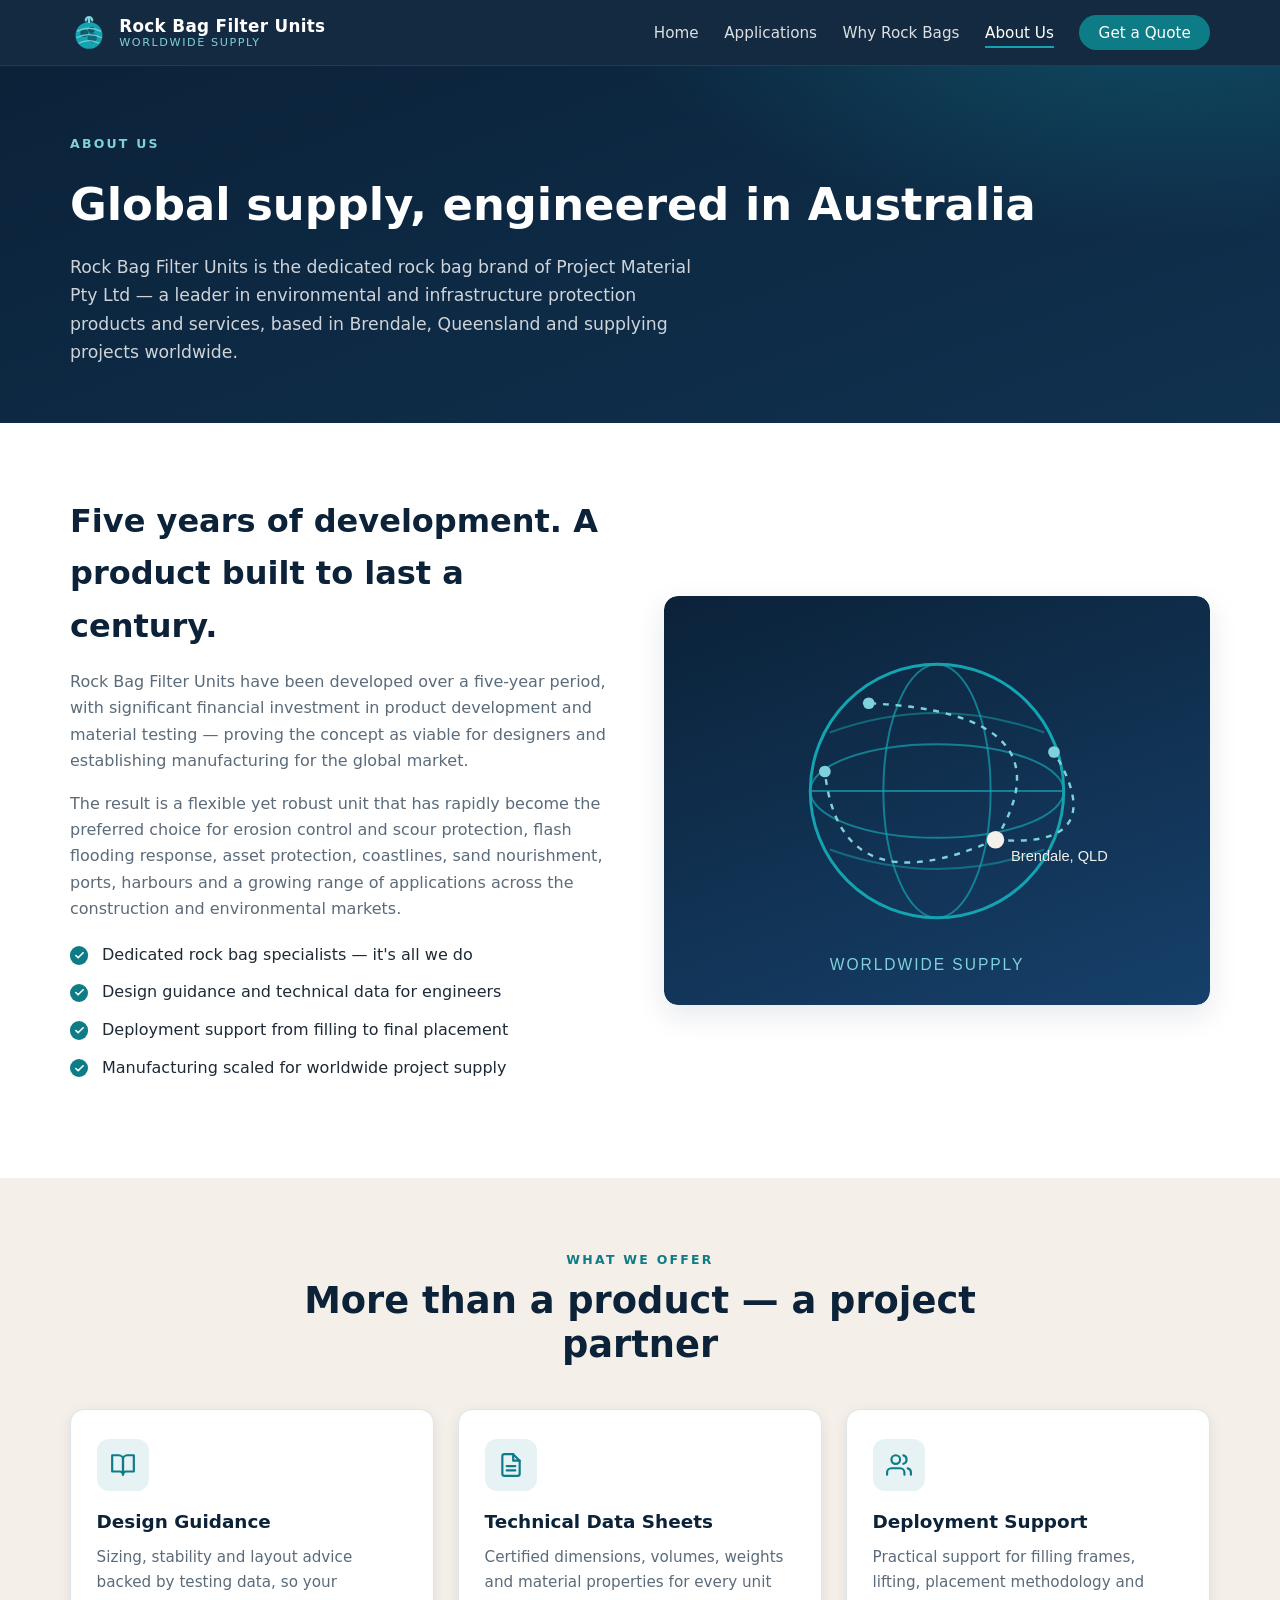
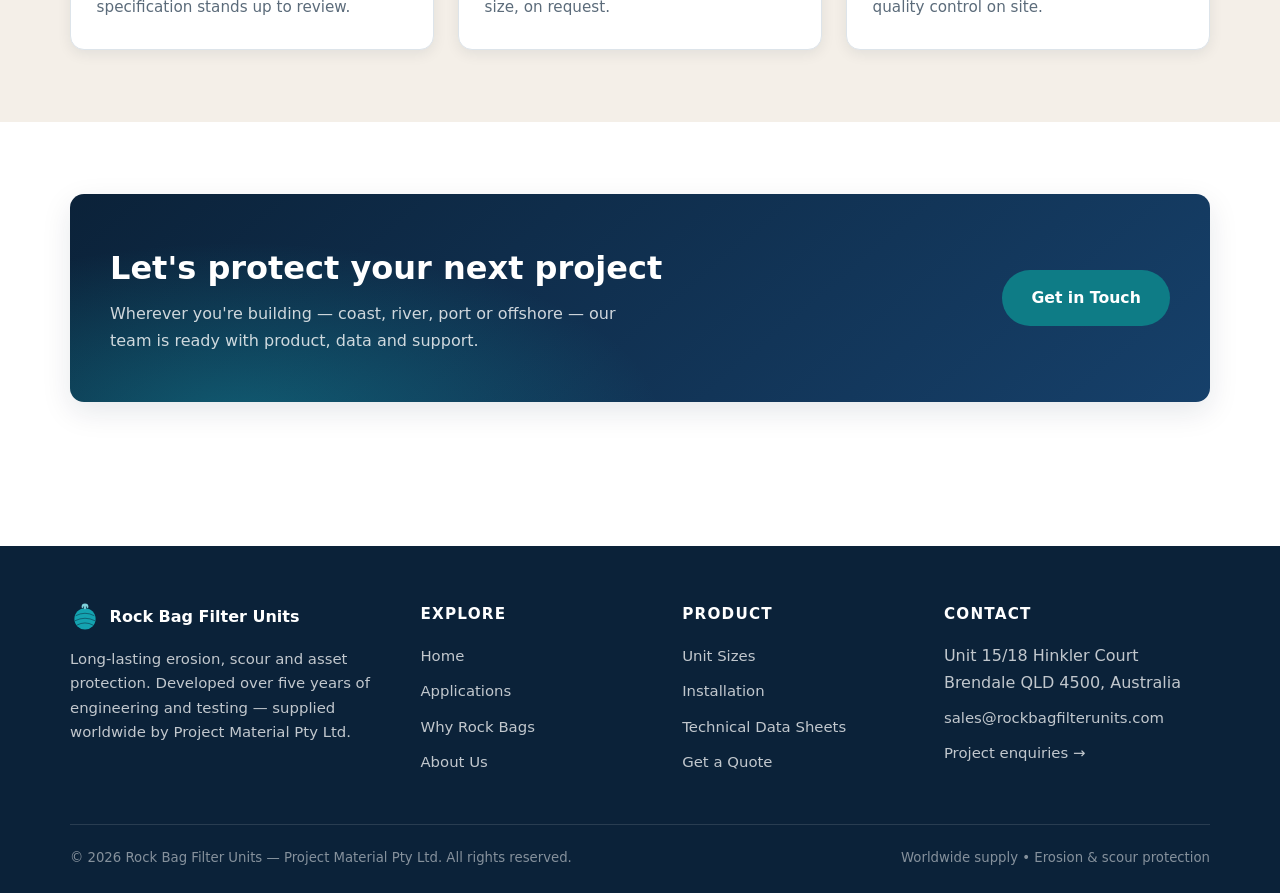
==== about.html @ bbfca5e5 "Rework rockbagfilterunits.com as a modern responsive static site Build a complete five-page website " ====
<!DOCTYPE html>
<html lang="en">
<head>
  <meta charset="UTF-8">
  <meta name="viewport" content="width=device-width, initial-scale=1.0">
  <title>About Us | Rock Bag Filter Units — Project Material Pty Ltd</title>
  <meta name="description" content="Rock Bag Filter Units is the dedicated rock bag brand of Project Material Pty Ltd, Brendale Queensland — supplying erosion, scour and asset protection products worldwide.">
  <link rel="icon" type="image/svg+xml" href="assets/favicon.svg">
  <link rel="stylesheet" href="css/style.css">
</head>
<body>

  <header class="site-header">
    <div class="container nav-bar">
      <a class="brand" href="index.html">
        <svg class="brand-mark" width="38" height="38" viewBox="0 0 48 48" fill="none" aria-hidden="true">
          <circle cx="24" cy="27" r="17" fill="#14a3b0"/>
          <circle cx="18" cy="24" r="5" fill="#0b2239" opacity="0.55"/>
          <circle cx="28" cy="30" r="6" fill="#0b2239" opacity="0.45"/>
          <circle cx="27" cy="20" r="4" fill="#0b2239" opacity="0.6"/>
          <path d="M24 10 v-4 M20 8 a4 4 0 0 1 8 0" stroke="#7fd1db" stroke-width="3" stroke-linecap="round" fill="none"/>
          <path d="M9 22 Q24 14 39 22 M8 30 Q24 22 40 30 M11 37 Q24 30 37 37" stroke="#7fd1db" stroke-width="1.6" fill="none" opacity="0.9"/>
        </svg>
        <span>Rock Bag Filter Units<small>Worldwide Supply</small></span>
      </a>
      <button class="nav-toggle" aria-label="Toggle navigation" aria-expanded="false">
        <span></span><span></span><span></span>
      </button>
      <ul class="nav-links">
        <li><a href="index.html">Home</a></li>
        <li><a href="applications.html">Applications</a></li>
        <li><a href="advantages.html">Why Rock Bags</a></li>
        <li><a href="about.html" class="active">About Us</a></li>
        <li><a href="contact.html" class="nav-cta">Get a Quote</a></li>
      </ul>
    </div>
  </header>

  <main>

    <section class="page-hero">
      <div class="container">
        <span class="eyebrow">About Us</span>
        <h1>Global supply, engineered in Australia</h1>
        <p>
          Rock Bag Filter Units is the dedicated rock bag brand of Project Material Pty Ltd —
          a leader in environmental and infrastructure protection products and services,
          based in Brendale, Queensland and supplying projects worldwide.
        </p>
      </div>
    </section>

    <section class="section">
      <div class="container split">
        <div class="reveal">
          <h2>Five years of development. A product built to last a century.</h2>
          <p>
            Rock Bag Filter Units have been developed over a five-year period, with significant
            financial investment in product development and material testing — proving the
            concept as viable for designers and establishing manufacturing for the global market.
          </p>
          <p>
            The result is a flexible yet robust unit that has rapidly become the preferred choice
            for erosion control and scour protection, flash flooding response, asset protection,
            coastlines, sand nourishment, ports, harbours and a growing range of applications
            across the construction and environmental markets.
          </p>
          <ul class="check-list">
            <li>Dedicated rock bag specialists — it's all we do</li>
            <li>Design guidance and technical data for engineers</li>
            <li>Deployment support from filling to final placement</li>
            <li>Manufacturing scaled for worldwide project supply</li>
          </ul>
        </div>
        <div class="art reveal" aria-hidden="true">
          <svg viewBox="0 0 560 420" xmlns="http://www.w3.org/2000/svg" style="background:linear-gradient(160deg,#0b2239,#16406a);border-radius:14px;">
            <!-- globe with routes -->
            <circle cx="280" cy="200" r="130" fill="none" stroke="#14a3b0" stroke-width="3"/>
            <ellipse cx="280" cy="200" rx="130" ry="48" fill="none" stroke="#14a3b0" stroke-width="2" opacity="0.7"/>
            <ellipse cx="280" cy="200" rx="55" ry="130" fill="none" stroke="#14a3b0" stroke-width="2" opacity="0.7"/>
            <path d="M150 200 H410" stroke="#14a3b0" stroke-width="2" opacity="0.7"/>
            <path d="M170 140 Q280 100 390 140 M170 260 Q280 300 390 260" stroke="#14a3b0" stroke-width="2" fill="none" opacity="0.5"/>
            <!-- supply routes -->
            <path d="M340 250 Q420 120 210 110" stroke="#7fd1db" stroke-width="2.5" fill="none" stroke-dasharray="6 7"/>
            <path d="M340 250 Q180 320 165 180" stroke="#7fd1db" stroke-width="2.5" fill="none" stroke-dasharray="6 7"/>
            <path d="M340 250 Q460 260 400 160" stroke="#7fd1db" stroke-width="2.5" fill="none" stroke-dasharray="6 7"/>
            <circle cx="340" cy="250" r="9" fill="#f4efe8"/>
            <circle cx="210" cy="110" r="6" fill="#7fd1db"/>
            <circle cx="165" cy="180" r="6" fill="#7fd1db"/>
            <circle cx="400" cy="160" r="6" fill="#7fd1db"/>
            <text x="356" y="272" fill="#f4efe8" font-family="Segoe UI, sans-serif" font-size="15">Brendale, QLD</text>
            <text x="170" y="384" fill="#7fd1db" font-family="Segoe UI, sans-serif" font-size="16" letter-spacing="2">WORLDWIDE SUPPLY</text>
          </svg>
        </div>
      </div>
    </section>

    <section class="section alt">
      <div class="container">
        <div class="section-head center reveal">
          <p class="kicker">What We Offer</p>
          <h2>More than a product — a project partner</h2>
        </div>
        <div class="card-grid">
          <div class="card reveal">
            <div class="icon">
              <svg width="26" height="26" viewBox="0 0 24 24" fill="none" stroke="#0e7c86" stroke-width="2" stroke-linecap="round" stroke-linejoin="round"><path d="M2 3h6a4 4 0 0 1 4 4v14a3 3 0 0 0-3-3H2z"/><path d="M22 3h-6a4 4 0 0 0-4 4v14a3 3 0 0 1 3-3h7z"/></svg>
            </div>
            <h3>Design Guidance</h3>
            <p>Sizing, stability and layout advice backed by testing data, so your specification stands up to review.</p>
          </div>
          <div class="card reveal">
            <div class="icon">
              <svg width="26" height="26" viewBox="0 0 24 24" fill="none" stroke="#0e7c86" stroke-width="2" stroke-linecap="round" stroke-linejoin="round"><path d="M14 2H6a2 2 0 0 0-2 2v16a2 2 0 0 0 2 2h12a2 2 0 0 0 2-2V8z"/><polyline points="14 2 14 8 20 8"/><line x1="16" y1="13" x2="8" y2="13"/><line x1="16" y1="17" x2="8" y2="17"/></svg>
            </div>
            <h3>Technical Data Sheets</h3>
            <p>Certified dimensions, volumes, weights and material properties for every unit size, on request.</p>
          </div>
          <div class="card reveal">
            <div class="icon">
              <svg width="26" height="26" viewBox="0 0 24 24" fill="none" stroke="#0e7c86" stroke-width="2" stroke-linecap="round" stroke-linejoin="round"><path d="M17 21v-2a4 4 0 0 0-4-4H5a4 4 0 0 0-4 4v2"/><circle cx="9" cy="7" r="4"/><path d="M23 21v-2a4 4 0 0 0-3-3.87"/><path d="M16 3.13a4 4 0 0 1 0 7.75"/></svg>
            </div>
            <h3>Deployment Support</h3>
            <p>Practical support for filling frames, lifting, placement methodology and quality control on site.</p>
          </div>
        </div>
      </div>
    </section>

    <section class="section">
      <div class="container">
        <div class="cta-band reveal">
          <div>
            <h2>Let's protect your next project</h2>
            <p>Wherever you're building — coast, river, port or offshore — our team is ready with product, data and support.</p>
          </div>
          <a class="btn btn-primary" href="contact.html">Get in Touch</a>
        </div>
      </div>
    </section>

  </main>

  <footer class="site-footer">
    <div class="container">
      <div class="footer-grid">
        <div>
          <div class="footer-brand">
            <svg width="30" height="30" viewBox="0 0 48 48" fill="none" aria-hidden="true">
              <circle cx="24" cy="27" r="17" fill="#14a3b0"/>
              <path d="M24 10 v-4 M20 8 a4 4 0 0 1 8 0" stroke="#7fd1db" stroke-width="3" stroke-linecap="round" fill="none"/>
              <path d="M9 22 Q24 14 39 22 M8 30 Q24 22 40 30 M11 37 Q24 30 37 37" stroke="#0b2239" stroke-width="1.6" fill="none" opacity="0.5"/>
            </svg>
            Rock Bag Filter Units
          </div>
          <p>Long-lasting erosion, scour and asset protection. Developed over five years of engineering and testing — supplied worldwide by Project Material Pty Ltd.</p>
        </div>
        <div>
          <h4>Explore</h4>
          <ul>
            <li><a href="index.html">Home</a></li>
            <li><a href="applications.html">Applications</a></li>
            <li><a href="advantages.html">Why Rock Bags</a></li>
            <li><a href="about.html">About Us</a></li>
          </ul>
        </div>
        <div>
          <h4>Product</h4>
          <ul>
            <li><a href="index.html#sizes">Unit Sizes</a></li>
            <li><a href="index.html#installation">Installation</a></li>
            <li><a href="contact.html">Technical Data Sheets</a></li>
            <li><a href="contact.html">Get a Quote</a></li>
          </ul>
        </div>
        <div>
          <h4>Contact</h4>
          <ul>
            <li>Unit 15/18 Hinkler Court<br>Brendale QLD 4500, Australia</li>
            <li><a href="mailto:sales@rockbagfilterunits.com">sales@rockbagfilterunits.com</a></li>
            <li><a href="contact.html">Project enquiries →</a></li>
          </ul>
        </div>
      </div>
      <div class="footer-bottom">
        <span>© <span id="year"></span> Rock Bag Filter Units — Project Material Pty Ltd. All rights reserved.</span>
        <span>Worldwide supply • Erosion &amp; scour protection</span>
      </div>
    </div>
  </footer>

  <script src="js/main.js"></script>
</body>
</html>
---- css/style.css ----
/* ============================================================
   Rock Bag Filter Units — site stylesheet
   ============================================================ */

:root {
  --navy: #0b2239;
  --navy-800: #10314f;
  --navy-700: #16406a;
  --teal: #0e7c86;
  --teal-bright: #14a3b0;
  --aqua: #7fd1db;
  --sand: #f4efe8;
  --stone: #e7e1d6;
  --white: #ffffff;
  --ink: #1d2a36;
  --muted: #5b6b7a;
  --line: #dde4ea;
  --radius: 14px;
  --shadow: 0 10px 30px rgba(11, 34, 57, 0.10);
  --shadow-sm: 0 4px 14px rgba(11, 34, 57, 0.08);
  --font: "Segoe UI", system-ui, -apple-system, "Helvetica Neue", Arial, sans-serif;
}

* { margin: 0; padding: 0; box-sizing: border-box; }

html { scroll-behavior: smooth; }

body {
  font-family: var(--font);
  color: var(--ink);
  background: var(--white);
  line-height: 1.65;
  -webkit-font-smoothing: antialiased;
}

img, svg { max-width: 100%; display: block; }

a { color: var(--teal); text-decoration: none; }
a:hover { color: var(--teal-bright); }

.container {
  width: min(1140px, 92%);
  margin-inline: auto;
}

/* ---------- Header / navigation ---------- */

.site-header {
  position: sticky;
  top: 0;
  z-index: 100;
  background: rgba(11, 34, 57, 0.96);
  backdrop-filter: blur(8px);
  border-bottom: 1px solid rgba(255, 255, 255, 0.08);
}

.nav-bar {
  display: flex;
  align-items: center;
  justify-content: space-between;
  gap: 1.5rem;
  padding: 0.85rem 0;
}

.brand {
  display: flex;
  align-items: center;
  gap: 0.7rem;
  color: var(--white);
  font-weight: 700;
  font-size: 1.05rem;
  letter-spacing: 0.02em;
  line-height: 1.2;
}
.brand:hover { color: var(--aqua); }
.brand .brand-mark { flex: 0 0 auto; }
.brand small {
  display: block;
  font-weight: 500;
  font-size: 0.7rem;
  color: var(--aqua);
  letter-spacing: 0.14em;
  text-transform: uppercase;
}

.nav-links {
  display: flex;
  align-items: center;
  gap: 1.6rem;
  list-style: none;
}
.nav-links a {
  color: rgba(255, 255, 255, 0.85);
  font-size: 0.95rem;
  font-weight: 500;
  padding: 0.3rem 0;
  border-bottom: 2px solid transparent;
  transition: color 0.2s, border-color 0.2s;
}
.nav-links a:hover { color: var(--white); }
.nav-links a.active {
  color: var(--white);
  border-bottom-color: var(--teal-bright);
}
.nav-links .nav-cta {
  background: var(--teal);
  color: var(--white);
  padding: 0.55rem 1.2rem;
  border-radius: 999px;
  border: none;
  transition: background 0.2s;
}
.nav-links .nav-cta:hover { background: var(--teal-bright); }

.nav-toggle {
  display: none;
  background: none;
  border: none;
  cursor: pointer;
  padding: 0.4rem;
}
.nav-toggle span {
  display: block;
  width: 26px;
  height: 3px;
  margin: 5px 0;
  background: var(--white);
  border-radius: 2px;
  transition: transform 0.25s, opacity 0.25s;
}
.nav-toggle[aria-expanded="true"] span:nth-child(1) { transform: translateY(8px) rotate(45deg); }
.nav-toggle[aria-expanded="true"] span:nth-child(2) { opacity: 0; }
.nav-toggle[aria-expanded="true"] span:nth-child(3) { transform: translateY(-8px) rotate(-45deg); }

/* ---------- Hero ---------- */

.hero {
  position: relative;
  color: var(--white);
  background:
    radial-gradient(1100px 500px at 85% -10%, rgba(20, 163, 176, 0.35), transparent 60%),
    linear-gradient(160deg, var(--navy) 0%, var(--navy-800) 55%, var(--navy-700) 100%);
  overflow: hidden;
}
.hero .container {
  display: grid;
  grid-template-columns: 1.1fr 0.9fr;
  align-items: center;
  gap: 3rem;
  padding: 5.5rem 0 6.5rem;
}
.hero .eyebrow {
  display: inline-block;
  font-size: 0.78rem;
  font-weight: 700;
  letter-spacing: 0.18em;
  text-transform: uppercase;
  color: var(--aqua);
  background: rgba(20, 163, 176, 0.15);
  border: 1px solid rgba(127, 209, 219, 0.35);
  padding: 0.35rem 0.9rem;
  border-radius: 999px;
  margin-bottom: 1.2rem;
}
.hero h1 {
  font-size: clamp(2rem, 4.5vw, 3.2rem);
  line-height: 1.15;
  font-weight: 800;
  margin-bottom: 1.1rem;
}
.hero h1 .accent { color: var(--aqua); }
.hero p.lede {
  font-size: 1.12rem;
  color: rgba(255, 255, 255, 0.82);
  max-width: 34rem;
  margin-bottom: 1.8rem;
}
.hero-actions { display: flex; flex-wrap: wrap; gap: 0.9rem; }

.hero-art { position: relative; }
.hero-art svg { width: 100%; height: auto; filter: drop-shadow(0 18px 40px rgba(0,0,0,0.35)); }

.hero-stats {
  position: relative;
  z-index: 2;
  margin-top: -3.2rem;
  padding-bottom: 0.5rem;
}
.hero-stats .stats-grid {
  display: grid;
  grid-template-columns: repeat(4, 1fr);
  background: var(--white);
  border-radius: var(--radius);
  box-shadow: var(--shadow);
  overflow: hidden;
}
.stat {
  padding: 1.4rem 1.2rem;
  text-align: center;
  border-left: 1px solid var(--line);
}
.stat:first-child { border-left: none; }
.stat strong {
  display: block;
  font-size: 1.7rem;
  font-weight: 800;
  color: var(--navy);
}
.stat span { font-size: 0.85rem; color: var(--muted); }

/* ---------- Buttons ---------- */

.btn {
  display: inline-block;
  font-weight: 600;
  font-size: 0.98rem;
  padding: 0.8rem 1.7rem;
  border-radius: 999px;
  border: 2px solid transparent;
  cursor: pointer;
  transition: background 0.2s, color 0.2s, border-color 0.2s, transform 0.15s;
}
.btn:active { transform: translateY(1px); }
.btn-primary { background: var(--teal); color: var(--white); }
.btn-primary:hover { background: var(--teal-bright); color: var(--white); }
.btn-ghost { border-color: rgba(255, 255, 255, 0.5); color: var(--white); }
.btn-ghost:hover { border-color: var(--white); color: var(--white); background: rgba(255,255,255,0.08); }
.btn-outline { border-color: var(--teal); color: var(--teal); }
.btn-outline:hover { background: var(--teal); color: var(--white); }

/* ---------- Sections ---------- */

.section { padding: 4.5rem 0; }
.section.alt { background: var(--sand); }
.section-head { max-width: 46rem; margin-bottom: 2.6rem; }
.section-head .kicker {
  font-size: 0.78rem;
  font-weight: 700;
  letter-spacing: 0.18em;
  text-transform: uppercase;
  color: var(--teal);
  margin-bottom: 0.5rem;
}
.section-head h2 {
  font-size: clamp(1.6rem, 3vw, 2.3rem);
  color: var(--navy);
  line-height: 1.2;
  margin-bottom: 0.8rem;
}
.section-head p { color: var(--muted); font-size: 1.05rem; }
.section-head.center { margin-inline: auto; text-align: center; }

/* ---------- Cards ---------- */

.card-grid {
  display: grid;
  grid-template-columns: repeat(3, 1fr);
  gap: 1.5rem;
}
.card-grid.cols-2 { grid-template-columns: repeat(2, 1fr); }

.card {
  background: var(--white);
  border: 1px solid var(--line);
  border-radius: var(--radius);
  padding: 1.8rem 1.6rem;
  box-shadow: var(--shadow-sm);
  transition: transform 0.2s, box-shadow 0.2s;
}
.card:hover { transform: translateY(-4px); box-shadow: var(--shadow); }
.card .icon {
  width: 52px;
  height: 52px;
  display: grid;
  place-items: center;
  border-radius: 12px;
  background: rgba(14, 124, 134, 0.1);
  margin-bottom: 1rem;
}
.card h3 { color: var(--navy); font-size: 1.15rem; margin-bottom: 0.5rem; }
.card p { color: var(--muted); font-size: 0.95rem; }

/* ---------- Feature split ---------- */

.split {
  display: grid;
  grid-template-columns: 1fr 1fr;
  gap: 3rem;
  align-items: center;
}
.split .art {
  border-radius: var(--radius);
  overflow: hidden;
  box-shadow: var(--shadow);
}
.split h2 { color: var(--navy); font-size: clamp(1.5rem, 2.6vw, 2rem); margin-bottom: 1rem; }
.split p { color: var(--muted); margin-bottom: 1rem; }

.check-list { list-style: none; margin: 1.2rem 0 1.6rem; }
.check-list li {
  position: relative;
  padding-left: 2rem;
  margin-bottom: 0.7rem;
  color: var(--ink);
}
.check-list li::before {
  content: "";
  position: absolute;
  left: 0;
  top: 0.28em;
  width: 1.15rem;
  height: 1.15rem;
  border-radius: 50%;
  background: var(--teal) url('data:image/svg+xml;utf8,<svg xmlns="http://www.w3.org/2000/svg" viewBox="0 0 24 24" fill="none" stroke="white" stroke-width="3.5" stroke-linecap="round" stroke-linejoin="round"><polyline points="20 6 9 17 4 12"/></svg>') center / 60% no-repeat;
}

/* ---------- Specs table ---------- */

.table-wrap {
  overflow-x: auto;
  border-radius: var(--radius);
  box-shadow: var(--shadow-sm);
  border: 1px solid var(--line);
  background: var(--white);
}
table.specs {
  width: 100%;
  border-collapse: collapse;
  min-width: 640px;
  font-size: 0.95rem;
}
table.specs th, table.specs td {
  padding: 0.9rem 1.1rem;
  text-align: left;
  border-bottom: 1px solid var(--line);
  white-space: nowrap;
}
table.specs thead th {
  background: var(--navy);
  color: var(--white);
  font-weight: 600;
  font-size: 0.85rem;
  letter-spacing: 0.05em;
  text-transform: uppercase;
}
table.specs tbody tr:nth-child(even) { background: #f7fafb; }
table.specs tbody tr:hover { background: rgba(20, 163, 176, 0.07); }
table.specs td:first-child { font-weight: 700; color: var(--navy); }
.table-note { font-size: 0.85rem; color: var(--muted); margin-top: 0.9rem; }

/* ---------- Steps ---------- */

.steps {
  display: grid;
  grid-template-columns: repeat(4, 1fr);
  gap: 1.5rem;
  counter-reset: step;
}
.step {
  position: relative;
  background: var(--white);
  border: 1px solid var(--line);
  border-radius: var(--radius);
  padding: 2.2rem 1.4rem 1.6rem;
  box-shadow: var(--shadow-sm);
}
.step::before {
  counter-increment: step;
  content: counter(step, decimal-leading-zero);
  position: absolute;
  top: -1.1rem;
  left: 1.2rem;
  background: var(--teal);
  color: var(--white);
  font-weight: 800;
  font-size: 0.95rem;
  padding: 0.35rem 0.8rem;
  border-radius: 8px;
  box-shadow: var(--shadow-sm);
}
.step h3 { color: var(--navy); font-size: 1.05rem; margin-bottom: 0.4rem; }
.step p { color: var(--muted); font-size: 0.92rem; }

/* ---------- CTA band ---------- */

.cta-band {
  background:
    radial-gradient(700px 300px at 15% 110%, rgba(20, 163, 176, 0.4), transparent 60%),
    linear-gradient(140deg, var(--navy) 0%, var(--navy-700) 100%);
  color: var(--white);
  border-radius: var(--radius);
  padding: 3rem 2.5rem;
  display: flex;
  align-items: center;
  justify-content: space-between;
  gap: 2rem;
  flex-wrap: wrap;
  box-shadow: var(--shadow);
}
.cta-band h2 { font-size: clamp(1.4rem, 2.6vw, 2rem); margin-bottom: 0.4rem; }
.cta-band p { color: rgba(255, 255, 255, 0.8); max-width: 34rem; }

/* ---------- Page hero (interior pages) ---------- */

.page-hero {
  background:
    radial-gradient(900px 400px at 90% -20%, rgba(20, 163, 176, 0.3), transparent 60%),
    linear-gradient(160deg, var(--navy) 0%, var(--navy-800) 100%);
  color: var(--white);
  padding: 4rem 0 3.5rem;
}
.page-hero h1 { font-size: clamp(1.9rem, 3.6vw, 2.8rem); margin-bottom: 0.7rem; }
.page-hero p { color: rgba(255, 255, 255, 0.8); max-width: 40rem; font-size: 1.08rem; }
.page-hero .eyebrow {
  display: inline-block;
  font-size: 0.78rem;
  font-weight: 700;
  letter-spacing: 0.18em;
  text-transform: uppercase;
  color: var(--aqua);
  margin-bottom: 0.8rem;
}

/* ---------- Applications grid ---------- */

.app-card { display: flex; flex-direction: column; overflow: hidden; padding: 0; }
.app-card .app-art { background: var(--navy-800); }
.app-card .app-body { padding: 1.5rem 1.5rem 1.7rem; }
.app-card h3 { color: var(--navy); margin-bottom: 0.45rem; font-size: 1.12rem; }
.app-card p { color: var(--muted); font-size: 0.94rem; }

/* ---------- Contact ---------- */

.contact-grid {
  display: grid;
  grid-template-columns: 1fr 1.2fr;
  gap: 2.5rem;
  align-items: start;
}
.contact-info .info-item {
  display: flex;
  gap: 1rem;
  align-items: flex-start;
  padding: 1.1rem 0;
  border-bottom: 1px solid var(--line);
}
.contact-info .info-item:last-child { border-bottom: none; }
.contact-info .icon {
  flex: 0 0 auto;
  width: 44px;
  height: 44px;
  display: grid;
  place-items: center;
  background: rgba(14, 124, 134, 0.1);
  border-radius: 10px;
}
.contact-info h3 { color: var(--navy); font-size: 1rem; margin-bottom: 0.15rem; }
.contact-info p { color: var(--muted); font-size: 0.95rem; }

.contact-form {
  background: var(--white);
  border: 1px solid var(--line);
  border-radius: var(--radius);
  padding: 2rem;
  box-shadow: var(--shadow-sm);
}
.form-row { display: grid; grid-template-columns: 1fr 1fr; gap: 1rem; }
.field { margin-bottom: 1.1rem; }
.field label {
  display: block;
  font-size: 0.85rem;
  font-weight: 600;
  color: var(--navy);
  margin-bottom: 0.35rem;
}
.field input, .field select, .field textarea {
  width: 100%;
  font: inherit;
  font-size: 0.95rem;
  padding: 0.7rem 0.9rem;
  border: 1px solid var(--line);
  border-radius: 10px;
  background: #fbfcfd;
  color: var(--ink);
  transition: border-color 0.2s, box-shadow 0.2s;
}
.field input:focus, .field select:focus, .field textarea:focus {
  outline: none;
  border-color: var(--teal-bright);
  box-shadow: 0 0 0 3px rgba(20, 163, 176, 0.15);
}
.field textarea { resize: vertical; min-height: 130px; }
.form-note { font-size: 0.82rem; color: var(--muted); margin-top: 0.8rem; }

/* ---------- Footer ---------- */

.site-footer {
  background: var(--navy);
  color: rgba(255, 255, 255, 0.75);
  padding: 3.5rem 0 1.5rem;
  margin-top: 4.5rem;
}
.footer-grid {
  display: grid;
  grid-template-columns: 1.4fr 1fr 1fr 1.2fr;
  gap: 2.5rem;
  padding-bottom: 2.5rem;
  border-bottom: 1px solid rgba(255, 255, 255, 0.12);
}
.site-footer h4 {
  color: var(--white);
  font-size: 0.95rem;
  letter-spacing: 0.08em;
  text-transform: uppercase;
  margin-bottom: 1rem;
}
.site-footer ul { list-style: none; }
.site-footer li { margin-bottom: 0.55rem; }
.site-footer a { color: rgba(255, 255, 255, 0.75); font-size: 0.93rem; }
.site-footer a:hover { color: var(--aqua); }
.site-footer p { font-size: 0.93rem; }
.footer-brand { display: flex; align-items: center; gap: 0.6rem; color: var(--white); font-weight: 700; margin-bottom: 0.9rem; }
.footer-bottom {
  display: flex;
  flex-wrap: wrap;
  justify-content: space-between;
  gap: 0.6rem;
  padding-top: 1.4rem;
  font-size: 0.83rem;
  color: rgba(255, 255, 255, 0.5);
}

/* ---------- Reveal animation ---------- */

.reveal {
  opacity: 0;
  transform: translateY(24px);
  transition: opacity 0.6s ease, transform 0.6s ease;
}
.reveal.visible { opacity: 1; transform: none; }
@media (prefers-reduced-motion: reduce) {
  .reveal { opacity: 1; transform: none; transition: none; }
  html { scroll-behavior: auto; }
}

/* ---------- Responsive ---------- */

@media (max-width: 960px) {
  .hero .container { grid-template-columns: 1fr; padding: 3.5rem 0 5rem; }
  .hero-art { max-width: 480px; margin-inline: auto; }
  .hero-stats .stats-grid { grid-template-columns: repeat(2, 1fr); }
  .stat { border-left: none; border-top: 1px solid var(--line); }
  .stat:nth-child(-n+2) { border-top: none; }
  .stat:nth-child(even) { border-left: 1px solid var(--line); }
  .card-grid, .card-grid.cols-2 { grid-template-columns: repeat(2, 1fr); }
  .steps { grid-template-columns: repeat(2, 1fr); row-gap: 2.2rem; }
  .split, .contact-grid { grid-template-columns: 1fr; }
  .footer-grid { grid-template-columns: 1fr 1fr; }
}

@media (max-width: 680px) {
  .nav-toggle { display: block; }
  .nav-links {
    position: absolute;
    top: 100%;
    left: 0;
    right: 0;
    flex-direction: column;
    align-items: stretch;
    gap: 0;
    background: var(--navy);
    border-bottom: 1px solid rgba(255, 255, 255, 0.1);
    padding: 0.5rem 4%;
    display: none;
  }
  .nav-links.open { display: flex; }
  .nav-links li { border-top: 1px solid rgba(255, 255, 255, 0.08); }
  .nav-links li:first-child { border-top: none; }
  .nav-links a { display: block; padding: 0.9rem 0.2rem; border-bottom: none; }
  .nav-links .nav-cta { margin: 0.8rem 0; text-align: center; }
  .card-grid, .card-grid.cols-2, .steps { grid-template-columns: 1fr; }
  .form-row { grid-template-columns: 1fr; }
  .cta-band { padding: 2.2rem 1.6rem; }
  .footer-grid { grid-template-columns: 1fr; }
}
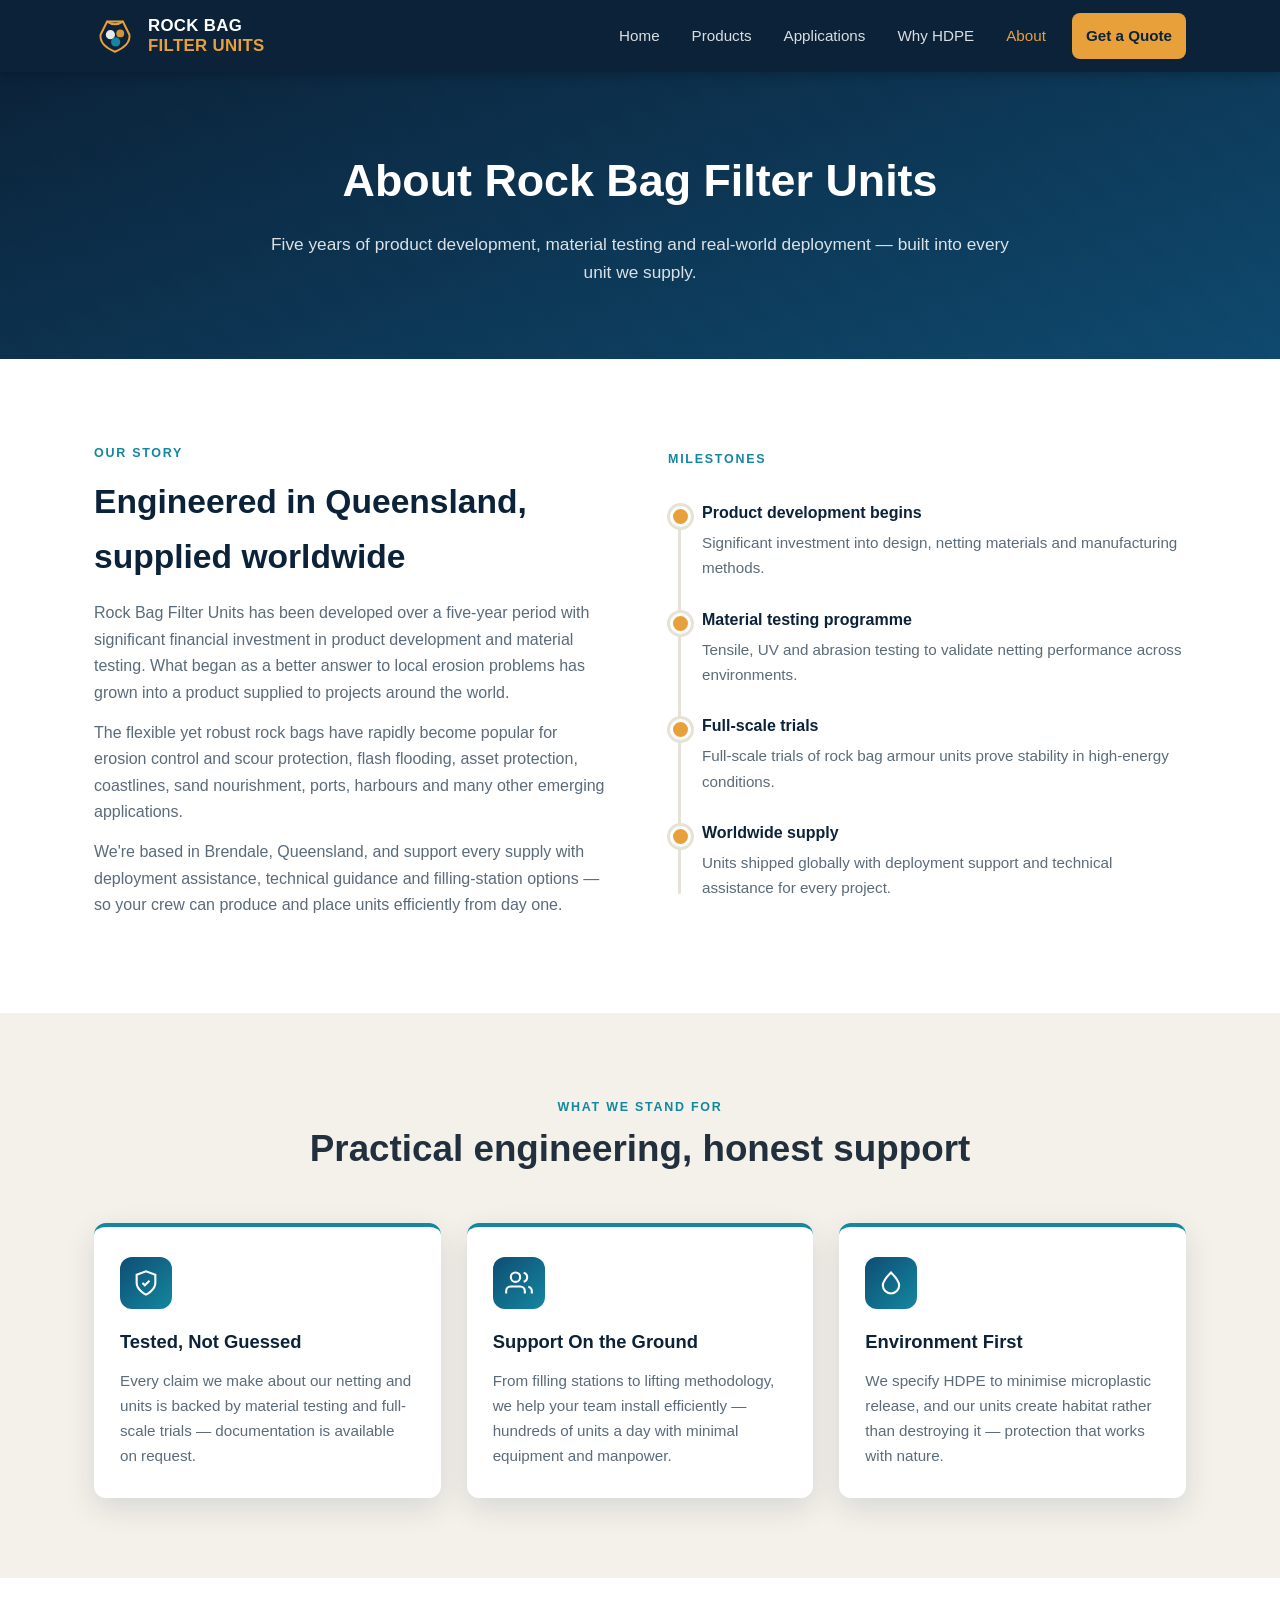
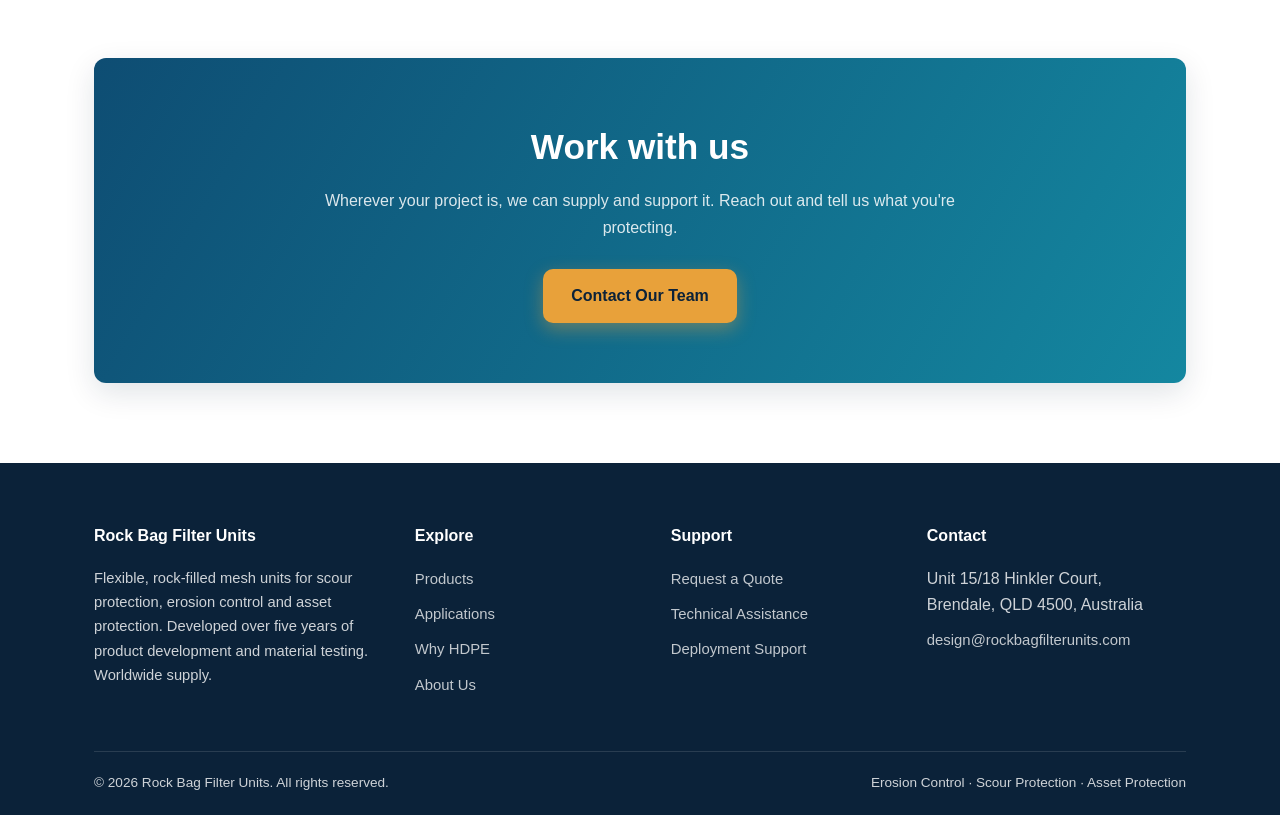
==== commit 4cd9ab9c: "Rework Rock Bag Filter Units website as modern responsive static site Rebuild the site from scratch " ====
--- a/about.html
+++ b/about.html
@@ -3,192 +3,158 @@
 <head>
   <meta charset="UTF-8">
   <meta name="viewport" content="width=device-width, initial-scale=1.0">
-  <title>About Us | Rock Bag Filter Units — Project Material Pty Ltd</title>
-  <meta name="description" content="Rock Bag Filter Units is the dedicated rock bag brand of Project Material Pty Ltd, Brendale Queensland — supplying erosion, scour and asset protection products worldwide.">
-  <link rel="icon" type="image/svg+xml" href="assets/favicon.svg">
-  <link rel="stylesheet" href="css/style.css">
+  <title>About Us — Rock Bag Filter Units</title>
+  <meta name="description" content="Rock Bag Filter Units has been developed over five years with significant investment in product development and material testing. Based in Brendale, Queensland, supplying worldwide.">
+  <link rel="stylesheet" href="css/styles.css">
+  <link rel="icon" href="data:image/svg+xml,%3Csvg xmlns='http://www.w3.org/2000/svg' viewBox='0 0 64 64'%3E%3Ccircle cx='32' cy='36' r='24' fill='%230e4d73'/%3E%3Ccircle cx='24' cy='34' r='7' fill='%23e8a13a'/%3E%3Ccircle cx='40' cy='32' r='6' fill='%23f4f1ea'/%3E%3Ccircle cx='33' cy='44' r='6' fill='%23c9862a'/%3E%3C/svg%3E">
 </head>
 <body>
 
-  <header class="site-header">
-    <div class="container nav-bar">
-      <a class="brand" href="index.html">
-        <svg class="brand-mark" width="38" height="38" viewBox="0 0 48 48" fill="none" aria-hidden="true">
-          <circle cx="24" cy="27" r="17" fill="#14a3b0"/>
-          <circle cx="18" cy="24" r="5" fill="#0b2239" opacity="0.55"/>
-          <circle cx="28" cy="30" r="6" fill="#0b2239" opacity="0.45"/>
-          <circle cx="27" cy="20" r="4" fill="#0b2239" opacity="0.6"/>
-          <path d="M24 10 v-4 M20 8 a4 4 0 0 1 8 0" stroke="#7fd1db" stroke-width="3" stroke-linecap="round" fill="none"/>
-          <path d="M9 22 Q24 14 39 22 M8 30 Q24 22 40 30 M11 37 Q24 30 37 37" stroke="#7fd1db" stroke-width="1.6" fill="none" opacity="0.9"/>
-        </svg>
-        <span>Rock Bag Filter Units<small>Worldwide Supply</small></span>
-      </a>
-      <button class="nav-toggle" aria-label="Toggle navigation" aria-expanded="false">
-        <span></span><span></span><span></span>
-      </button>
-      <ul class="nav-links">
-        <li><a href="index.html">Home</a></li>
-        <li><a href="applications.html">Applications</a></li>
-        <li><a href="advantages.html">Why Rock Bags</a></li>
-        <li><a href="about.html" class="active">About Us</a></li>
-        <li><a href="contact.html" class="nav-cta">Get a Quote</a></li>
-      </ul>
+<header class="site-header">
+  <div class="container nav-bar">
+    <a class="brand" href="index.html" aria-label="Rock Bag Filter Units home">
+      <svg class="brand-mark" viewBox="0 0 64 64" aria-hidden="true">
+        <path d="M20 10 L44 10 L54 30 Q56 46 32 56 Q8 46 10 30 Z" fill="none" stroke="#e8a13a" stroke-width="3" stroke-linejoin="round"/>
+        <circle cx="25" cy="30" r="7" fill="#ffffff" opacity="0.9"/>
+        <circle cx="40" cy="28" r="6" fill="#e8a13a" opacity="0.9"/>
+        <circle cx="33" cy="41" r="7" fill="#1487a0"/>
+        <path d="M20 10 Q32 18 44 10" fill="none" stroke="#e8a13a" stroke-width="3" stroke-linecap="round"/>
+      </svg>
+      <span class="brand-name">ROCK BAG<br><span>FILTER UNITS</span></span>
+    </a>
+    <button class="nav-toggle" aria-label="Toggle navigation" aria-expanded="false">
+      <span></span><span></span><span></span>
+    </button>
+    <ul class="nav-links">
+      <li><a href="index.html">Home</a></li>
+      <li><a href="products.html">Products</a></li>
+      <li><a href="applications.html">Applications</a></li>
+      <li><a href="advantages.html">Why HDPE</a></li>
+      <li><a href="about.html">About</a></li>
+      <li><a href="contact.html" class="nav-cta">Get a Quote</a></li>
+    </ul>
+  </div>
+</header>
+
+<main>
+
+  <section class="page-hero">
+    <div class="container">
+      <h1>About Rock Bag Filter Units</h1>
+      <p>Five years of product development, material testing and real-world deployment — built into every unit we supply.</p>
     </div>
-  </header>
+  </section>
 
-  <main>
+  <section>
+    <div class="container split">
+      <div class="reveal">
+        <span class="eyebrow">Our Story</span>
+        <h2>Engineered in Queensland, supplied worldwide</h2>
+        <p>Rock Bag Filter Units has been developed over a five-year period with significant financial investment in product development and material testing. What began as a better answer to local erosion problems has grown into a product supplied to projects around the world.</p>
+        <p>The flexible yet robust rock bags have rapidly become popular for erosion control and scour protection, flash flooding, asset protection, coastlines, sand nourishment, ports, harbours and many other emerging applications.</p>
+        <p>We're based in Brendale, Queensland, and support every supply with deployment assistance, technical guidance and filling-station options — so your crew can produce and place units efficiently from day one.</p>
+      </div>
+      <div class="reveal">
+        <span class="eyebrow">Milestones</span>
+        <ul class="timeline">
+          <li>
+            <h4>Product development begins</h4>
+            <p>Significant investment into design, netting materials and manufacturing methods.</p>
+          </li>
+          <li>
+            <h4>Material testing programme</h4>
+            <p>Tensile, UV and abrasion testing to validate netting performance across environments.</p>
+          </li>
+          <li>
+            <h4>Full-scale trials</h4>
+            <p>Full-scale trials of rock bag armour units prove stability in high-energy conditions.</p>
+          </li>
+          <li>
+            <h4>Worldwide supply</h4>
+            <p>Units shipped globally with deployment support and technical assistance for every project.</p>
+          </li>
+        </ul>
+      </div>
+    </div>
+  </section>
 
-    <section class="page-hero">
-      <div class="container">
-        <span class="eyebrow">About Us</span>
-        <h1>Global supply, engineered in Australia</h1>
-        <p>
-          Rock Bag Filter Units is the dedicated rock bag brand of Project Material Pty Ltd —
-          a leader in environmental and infrastructure protection products and services,
-          based in Brendale, Queensland and supplying projects worldwide.
-        </p>
+  <section class="section-alt">
+    <div class="container">
+      <div class="section-head reveal">
+        <span class="eyebrow">What We Stand For</span>
+        <h2>Practical engineering, honest support</h2>
       </div>
-    </section>
-
-    <section class="section">
-      <div class="container split">
-        <div class="reveal">
-          <h2>Five years of development. A product built to last a century.</h2>
-          <p>
-            Rock Bag Filter Units have been developed over a five-year period, with significant
-            financial investment in product development and material testing — proving the
-            concept as viable for designers and establishing manufacturing for the global market.
-          </p>
-          <p>
-            The result is a flexible yet robust unit that has rapidly become the preferred choice
-            for erosion control and scour protection, flash flooding response, asset protection,
-            coastlines, sand nourishment, ports, harbours and a growing range of applications
-            across the construction and environmental markets.
-          </p>
-          <ul class="check-list">
-            <li>Dedicated rock bag specialists — it's all we do</li>
-            <li>Design guidance and technical data for engineers</li>
-            <li>Deployment support from filling to final placement</li>
-            <li>Manufacturing scaled for worldwide project supply</li>
-          </ul>
+      <div class="grid grid-3">
+        <div class="card reveal">
+          <div class="icon"><svg viewBox="0 0 24 24"><path d="M12 22s8-4 8-10V5l-8-3-8 3v7c0 6 8 10 8 10z"/><polyline points="9 12 11 14 15 10"/></svg></div>
+          <h3>Tested, Not Guessed</h3>
+          <p>Every claim we make about our netting and units is backed by material testing and full-scale trials — documentation is available on request.</p>
         </div>
-        <div class="art reveal" aria-hidden="true">
-          <svg viewBox="0 0 560 420" xmlns="http://www.w3.org/2000/svg" style="background:linear-gradient(160deg,#0b2239,#16406a);border-radius:14px;">
-            <!-- globe with routes -->
-            <circle cx="280" cy="200" r="130" fill="none" stroke="#14a3b0" stroke-width="3"/>
-            <ellipse cx="280" cy="200" rx="130" ry="48" fill="none" stroke="#14a3b0" stroke-width="2" opacity="0.7"/>
-            <ellipse cx="280" cy="200" rx="55" ry="130" fill="none" stroke="#14a3b0" stroke-width="2" opacity="0.7"/>
-            <path d="M150 200 H410" stroke="#14a3b0" stroke-width="2" opacity="0.7"/>
-            <path d="M170 140 Q280 100 390 140 M170 260 Q280 300 390 260" stroke="#14a3b0" stroke-width="2" fill="none" opacity="0.5"/>
-            <!-- supply routes -->
-            <path d="M340 250 Q420 120 210 110" stroke="#7fd1db" stroke-width="2.5" fill="none" stroke-dasharray="6 7"/>
-            <path d="M340 250 Q180 320 165 180" stroke="#7fd1db" stroke-width="2.5" fill="none" stroke-dasharray="6 7"/>
-            <path d="M340 250 Q460 260 400 160" stroke="#7fd1db" stroke-width="2.5" fill="none" stroke-dasharray="6 7"/>
-            <circle cx="340" cy="250" r="9" fill="#f4efe8"/>
-            <circle cx="210" cy="110" r="6" fill="#7fd1db"/>
-            <circle cx="165" cy="180" r="6" fill="#7fd1db"/>
-            <circle cx="400" cy="160" r="6" fill="#7fd1db"/>
-            <text x="356" y="272" fill="#f4efe8" font-family="Segoe UI, sans-serif" font-size="15">Brendale, QLD</text>
-            <text x="170" y="384" fill="#7fd1db" font-family="Segoe UI, sans-serif" font-size="16" letter-spacing="2">WORLDWIDE SUPPLY</text>
-          </svg>
+        <div class="card reveal">
+          <div class="icon"><svg viewBox="0 0 24 24"><path d="M17 21v-2a4 4 0 0 0-4-4H5a4 4 0 0 0-4 4v2"/><circle cx="9" cy="7" r="4"/><path d="M23 21v-2a4 4 0 0 0-3-3.87M16 3.13a4 4 0 0 1 0 7.75"/></svg></div>
+          <h3>Support On the Ground</h3>
+          <p>From filling stations to lifting methodology, we help your team install efficiently — hundreds of units a day with minimal equipment and manpower.</p>
+        </div>
+        <div class="card reveal">
+          <div class="icon"><svg viewBox="0 0 24 24"><path d="M12 3c4 4 7 7.5 7 11a7 7 0 0 1-14 0c0-3.5 3-7 7-11z"/></svg></div>
+          <h3>Environment First</h3>
+          <p>We specify HDPE to minimise microplastic release, and our units create habitat rather than destroying it — protection that works with nature.</p>
         </div>
       </div>
-    </section>
+    </div>
+  </section>
 
-    <section class="section alt">
-      <div class="container">
-        <div class="section-head center reveal">
-          <p class="kicker">What We Offer</p>
-          <h2>More than a product — a project partner</h2>
-        </div>
-        <div class="card-grid">
-          <div class="card reveal">
-            <div class="icon">
-              <svg width="26" height="26" viewBox="0 0 24 24" fill="none" stroke="#0e7c86" stroke-width="2" stroke-linecap="round" stroke-linejoin="round"><path d="M2 3h6a4 4 0 0 1 4 4v14a3 3 0 0 0-3-3H2z"/><path d="M22 3h-6a4 4 0 0 0-4 4v14a3 3 0 0 1 3-3h7z"/></svg>
-            </div>
-            <h3>Design Guidance</h3>
-            <p>Sizing, stability and layout advice backed by testing data, so your specification stands up to review.</p>
-          </div>
-          <div class="card reveal">
-            <div class="icon">
-              <svg width="26" height="26" viewBox="0 0 24 24" fill="none" stroke="#0e7c86" stroke-width="2" stroke-linecap="round" stroke-linejoin="round"><path d="M14 2H6a2 2 0 0 0-2 2v16a2 2 0 0 0 2 2h12a2 2 0 0 0 2-2V8z"/><polyline points="14 2 14 8 20 8"/><line x1="16" y1="13" x2="8" y2="13"/><line x1="16" y1="17" x2="8" y2="17"/></svg>
-            </div>
-            <h3>Technical Data Sheets</h3>
-            <p>Certified dimensions, volumes, weights and material properties for every unit size, on request.</p>
-          </div>
-          <div class="card reveal">
-            <div class="icon">
-              <svg width="26" height="26" viewBox="0 0 24 24" fill="none" stroke="#0e7c86" stroke-width="2" stroke-linecap="round" stroke-linejoin="round"><path d="M17 21v-2a4 4 0 0 0-4-4H5a4 4 0 0 0-4 4v2"/><circle cx="9" cy="7" r="4"/><path d="M23 21v-2a4 4 0 0 0-3-3.87"/><path d="M16 3.13a4 4 0 0 1 0 7.75"/></svg>
-            </div>
-            <h3>Deployment Support</h3>
-            <p>Practical support for filling frames, lifting, placement methodology and quality control on site.</p>
-          </div>
-        </div>
-      </div>
-    </section>
-
-    <section class="section">
-      <div class="container">
-        <div class="cta-band reveal">
-          <div>
-            <h2>Let's protect your next project</h2>
-            <p>Wherever you're building — coast, river, port or offshore — our team is ready with product, data and support.</p>
-          </div>
-          <a class="btn btn-primary" href="contact.html">Get in Touch</a>
-        </div>
-      </div>
-    </section>
-
-  </main>
-
-  <footer class="site-footer">
+  <section>
     <div class="container">
-      <div class="footer-grid">
-        <div>
-          <div class="footer-brand">
-            <svg width="30" height="30" viewBox="0 0 48 48" fill="none" aria-hidden="true">
-              <circle cx="24" cy="27" r="17" fill="#14a3b0"/>
-              <path d="M24 10 v-4 M20 8 a4 4 0 0 1 8 0" stroke="#7fd1db" stroke-width="3" stroke-linecap="round" fill="none"/>
-              <path d="M9 22 Q24 14 39 22 M8 30 Q24 22 40 30 M11 37 Q24 30 37 37" stroke="#0b2239" stroke-width="1.6" fill="none" opacity="0.5"/>
-            </svg>
-            Rock Bag Filter Units
-          </div>
-          <p>Long-lasting erosion, scour and asset protection. Developed over five years of engineering and testing — supplied worldwide by Project Material Pty Ltd.</p>
-        </div>
-        <div>
-          <h4>Explore</h4>
-          <ul>
-            <li><a href="index.html">Home</a></li>
-            <li><a href="applications.html">Applications</a></li>
-            <li><a href="advantages.html">Why Rock Bags</a></li>
-            <li><a href="about.html">About Us</a></li>
-          </ul>
-        </div>
-        <div>
-          <h4>Product</h4>
-          <ul>
-            <li><a href="index.html#sizes">Unit Sizes</a></li>
-            <li><a href="index.html#installation">Installation</a></li>
-            <li><a href="contact.html">Technical Data Sheets</a></li>
-            <li><a href="contact.html">Get a Quote</a></li>
-          </ul>
-        </div>
-        <div>
-          <h4>Contact</h4>
-          <ul>
-            <li>Unit 15/18 Hinkler Court<br>Brendale QLD 4500, Australia</li>
-            <li><a href="mailto:sales@rockbagfilterunits.com">sales@rockbagfilterunits.com</a></li>
-            <li><a href="contact.html">Project enquiries →</a></li>
-          </ul>
-        </div>
-      </div>
-      <div class="footer-bottom">
-        <span>© <span id="year"></span> Rock Bag Filter Units — Project Material Pty Ltd. All rights reserved.</span>
-        <span>Worldwide supply • Erosion &amp; scour protection</span>
+      <div class="cta-band reveal">
+        <h2>Work with us</h2>
+        <p>Wherever your project is, we can supply and support it. Reach out and tell us what you're protecting.</p>
+        <a href="contact.html" class="btn btn-primary">Contact Our Team</a>
       </div>
     </div>
-  </footer>
+  </section>
 
-  <script src="js/main.js"></script>
+</main>
+
+<footer class="site-footer">
+  <div class="container">
+    <div class="footer-grid">
+      <div class="footer-about">
+        <h4>Rock Bag Filter Units</h4>
+        <p>Flexible, rock-filled mesh units for scour protection, erosion control and asset protection. Developed over five years of product development and material testing. Worldwide supply.</p>
+      </div>
+      <div>
+        <h4>Explore</h4>
+        <ul>
+          <li><a href="products.html">Products</a></li>
+          <li><a href="applications.html">Applications</a></li>
+          <li><a href="advantages.html">Why HDPE</a></li>
+          <li><a href="about.html">About Us</a></li>
+        </ul>
+      </div>
+      <div>
+        <h4>Support</h4>
+        <ul>
+          <li><a href="contact.html">Request a Quote</a></li>
+          <li><a href="contact.html">Technical Assistance</a></li>
+          <li><a href="contact.html">Deployment Support</a></li>
+        </ul>
+      </div>
+      <div>
+        <h4>Contact</h4>
+        <ul>
+          <li>Unit 15/18 Hinkler Court,<br>Brendale, QLD 4500, Australia</li>
+          <li><a href="mailto:design@rockbagfilterunits.com">design@rockbagfilterunits.com</a></li>
+        </ul>
+      </div>
+    </div>
+    <div class="footer-bottom">
+      <span>© <span class="js-year">2026</span> Rock Bag Filter Units. All rights reserved.</span>
+      <span>Erosion Control · Scour Protection · Asset Protection</span>
+    </div>
+  </div>
+</footer>
+
+<script src="js/main.js"></script>
 </body>
 </html>
--- a/css/styles.css
+++ b/css/styles.css
@@ -0,0 +1,608 @@
+/* ==========================================================================
+   Rock Bag Filter Units — site stylesheet
+   ========================================================================== */
+
+:root {
+  --navy: #0b2239;
+  --navy-2: #14314f;
+  --ocean: #0e4d73;
+  --teal: #1487a0;
+  --sand: #f4f1ea;
+  --stone: #e7e2d6;
+  --ink: #22303e;
+  --muted: #5b6b7a;
+  --accent: #e8a13a;
+  --accent-dark: #c9862a;
+  --white: #ffffff;
+  --radius: 12px;
+  --shadow: 0 10px 30px rgba(11, 34, 57, 0.12);
+  --maxw: 1140px;
+}
+
+* { margin: 0; padding: 0; box-sizing: border-box; }
+
+html { scroll-behavior: smooth; }
+
+body {
+  font-family: "Segoe UI", "Helvetica Neue", Arial, sans-serif;
+  color: var(--ink);
+  background: var(--white);
+  line-height: 1.65;
+  font-size: 16px;
+}
+
+img { max-width: 100%; display: block; }
+
+.container { max-width: var(--maxw); margin: 0 auto; padding: 0 24px; }
+
+/* ---------- Header / nav ---------- */
+
+.site-header {
+  position: sticky;
+  top: 0;
+  z-index: 100;
+  background: var(--navy);
+  color: var(--white);
+  box-shadow: 0 2px 12px rgba(0, 0, 0, 0.25);
+}
+
+.nav-bar {
+  display: flex;
+  align-items: center;
+  justify-content: space-between;
+  gap: 16px;
+  min-height: 72px;
+}
+
+.brand {
+  display: flex;
+  align-items: center;
+  gap: 12px;
+  text-decoration: none;
+  color: var(--white);
+}
+
+.brand-mark {
+  width: 42px;
+  height: 42px;
+  flex: 0 0 auto;
+}
+
+.brand-name {
+  font-weight: 700;
+  font-size: 1.05rem;
+  letter-spacing: 0.02em;
+  line-height: 1.2;
+}
+
+.brand-name span { color: var(--accent); }
+
+.nav-links {
+  display: flex;
+  align-items: center;
+  gap: 4px;
+  list-style: none;
+}
+
+.nav-links a {
+  display: block;
+  padding: 10px 14px;
+  color: rgba(255, 255, 255, 0.85);
+  text-decoration: none;
+  font-size: 0.95rem;
+  font-weight: 500;
+  border-radius: 8px;
+  transition: color 0.2s, background 0.2s;
+}
+
+.nav-links a:hover { color: var(--white); background: rgba(255, 255, 255, 0.08); }
+
+.nav-links a.active { color: var(--accent); }
+
+.nav-links a.nav-cta {
+  background: var(--accent);
+  color: var(--navy);
+  font-weight: 700;
+  margin-left: 8px;
+}
+
+.nav-links a.nav-cta:hover { background: var(--accent-dark); color: var(--navy); }
+
+.nav-toggle {
+  display: none;
+  background: none;
+  border: 0;
+  cursor: pointer;
+  padding: 8px;
+}
+
+.nav-toggle span {
+  display: block;
+  width: 26px;
+  height: 3px;
+  background: var(--white);
+  margin: 5px 0;
+  border-radius: 2px;
+  transition: transform 0.25s, opacity 0.25s;
+}
+
+/* ---------- Hero ---------- */
+
+.hero {
+  position: relative;
+  color: var(--white);
+  background:
+    linear-gradient(160deg, rgba(11, 34, 57, 0.92) 0%, rgba(14, 77, 115, 0.85) 60%, rgba(20, 135, 160, 0.75) 100%),
+    repeating-linear-gradient(45deg, #14314f 0 18px, #0e2c47 18px 36px);
+  overflow: hidden;
+}
+
+.hero::after {
+  content: "";
+  position: absolute;
+  left: 0;
+  right: 0;
+  bottom: -2px;
+  height: 90px;
+  background: url('data:image/svg+xml;utf8,<svg xmlns="http://www.w3.org/2000/svg" viewBox="0 0 1440 90" preserveAspectRatio="none"><path d="M0,60 C240,100 480,10 720,40 C960,70 1200,20 1440,55 L1440,90 L0,90 Z" fill="white"/></svg>') no-repeat;
+  background-size: 100% 100%;
+  pointer-events: none;
+}
+
+.hero-inner {
+  display: grid;
+  grid-template-columns: 1.15fr 0.85fr;
+  gap: 48px;
+  align-items: center;
+  padding: 96px 0 150px;
+}
+
+.hero h1 {
+  font-size: clamp(2rem, 4.5vw, 3.2rem);
+  line-height: 1.15;
+  font-weight: 800;
+  margin-bottom: 20px;
+}
+
+.hero h1 em { font-style: normal; color: var(--accent); }
+
+.hero p.lead {
+  font-size: 1.15rem;
+  color: rgba(255, 255, 255, 0.88);
+  max-width: 34em;
+  margin-bottom: 30px;
+}
+
+.hero-badges {
+  display: flex;
+  flex-wrap: wrap;
+  gap: 10px;
+  margin-bottom: 34px;
+}
+
+.hero-badges span {
+  background: rgba(255, 255, 255, 0.12);
+  border: 1px solid rgba(255, 255, 255, 0.25);
+  border-radius: 999px;
+  padding: 6px 14px;
+  font-size: 0.85rem;
+  font-weight: 600;
+}
+
+.hero-art { display: flex; justify-content: center; }
+
+.hero-art svg { width: 100%; max-width: 420px; height: auto; filter: drop-shadow(0 16px 30px rgba(0,0,0,0.35)); }
+
+/* ---------- Buttons ---------- */
+
+.btn {
+  display: inline-block;
+  padding: 14px 28px;
+  border-radius: 10px;
+  font-weight: 700;
+  font-size: 1rem;
+  text-decoration: none;
+  transition: transform 0.15s, box-shadow 0.15s, background 0.2s;
+  cursor: pointer;
+  border: 0;
+}
+
+.btn:hover { transform: translateY(-2px); }
+
+.btn-primary { background: var(--accent); color: var(--navy); box-shadow: 0 6px 18px rgba(232, 161, 58, 0.4); }
+.btn-primary:hover { background: var(--accent-dark); }
+
+.btn-outline { background: transparent; color: var(--white); border: 2px solid rgba(255, 255, 255, 0.6); margin-left: 12px; }
+.btn-outline:hover { border-color: var(--white); background: rgba(255, 255, 255, 0.08); }
+
+.btn-dark { background: var(--navy); color: var(--white); }
+.btn-dark:hover { background: var(--ocean); }
+
+/* ---------- Sections ---------- */
+
+section { padding: 80px 0; }
+
+.section-alt { background: var(--sand); }
+
+.section-dark {
+  background: linear-gradient(150deg, var(--navy) 0%, var(--ocean) 100%);
+  color: var(--white);
+}
+
+.section-head { max-width: 720px; margin: 0 auto 52px; text-align: center; }
+
+.eyebrow {
+  display: inline-block;
+  text-transform: uppercase;
+  letter-spacing: 0.14em;
+  font-size: 0.78rem;
+  font-weight: 700;
+  color: var(--teal);
+  margin-bottom: 10px;
+}
+
+.section-dark .eyebrow { color: var(--accent); }
+
+.section-head h2 { font-size: clamp(1.6rem, 3vw, 2.3rem); line-height: 1.2; margin-bottom: 14px; }
+
+.section-head p { color: var(--muted); font-size: 1.05rem; }
+
+.section-dark .section-head p { color: rgba(255, 255, 255, 0.8); }
+
+/* ---------- Cards ---------- */
+
+.grid { display: grid; gap: 26px; }
+.grid-3 { grid-template-columns: repeat(3, 1fr); }
+.grid-4 { grid-template-columns: repeat(4, 1fr); }
+.grid-2 { grid-template-columns: repeat(2, 1fr); }
+
+.card {
+  background: var(--white);
+  border-radius: var(--radius);
+  padding: 30px 26px;
+  box-shadow: var(--shadow);
+  border-top: 4px solid var(--teal);
+  transition: transform 0.2s, box-shadow 0.2s;
+}
+
+.card:hover { transform: translateY(-5px); box-shadow: 0 16px 40px rgba(11, 34, 57, 0.18); }
+
+.card .icon {
+  width: 52px;
+  height: 52px;
+  border-radius: 12px;
+  background: linear-gradient(135deg, var(--ocean), var(--teal));
+  display: flex;
+  align-items: center;
+  justify-content: center;
+  margin-bottom: 18px;
+}
+
+.card .icon svg { width: 28px; height: 28px; stroke: var(--white); fill: none; stroke-width: 1.8; }
+
+.card h3 { font-size: 1.15rem; margin-bottom: 10px; color: var(--navy); }
+
+.card p { color: var(--muted); font-size: 0.95rem; }
+
+/* ---------- Stats strip ---------- */
+
+.stats { display: grid; grid-template-columns: repeat(4, 1fr); gap: 20px; text-align: center; }
+
+.stat h3 { font-size: 2.4rem; color: var(--accent); font-weight: 800; }
+
+.stat p { color: rgba(255, 255, 255, 0.8); font-size: 0.92rem; }
+
+/* ---------- Size / product table ---------- */
+
+.size-table-wrap { overflow-x: auto; border-radius: var(--radius); box-shadow: var(--shadow); }
+
+table.size-table {
+  width: 100%;
+  border-collapse: collapse;
+  background: var(--white);
+  min-width: 640px;
+}
+
+.size-table th, .size-table td { padding: 16px 18px; text-align: left; }
+
+.size-table thead th {
+  background: var(--navy);
+  color: var(--white);
+  font-size: 0.85rem;
+  text-transform: uppercase;
+  letter-spacing: 0.06em;
+}
+
+.size-table tbody tr:nth-child(even) { background: var(--sand); }
+
+.size-table tbody td:first-child { font-weight: 700; color: var(--ocean); white-space: nowrap; }
+
+/* ---------- Product cards ---------- */
+
+.product-card {
+  background: var(--white);
+  border-radius: var(--radius);
+  box-shadow: var(--shadow);
+  overflow: hidden;
+  display: flex;
+  flex-direction: column;
+  transition: transform 0.2s;
+}
+
+.product-card:hover { transform: translateY(-5px); }
+
+.product-visual {
+  background: linear-gradient(135deg, var(--navy), var(--ocean));
+  padding: 28px;
+  display: flex;
+  justify-content: center;
+}
+
+.product-visual svg { width: 110px; height: 110px; }
+
+.product-body { padding: 24px; flex: 1; display: flex; flex-direction: column; }
+
+.product-body h3 { color: var(--navy); font-size: 1.2rem; margin-bottom: 6px; }
+
+.product-body .spec { color: var(--muted); font-size: 0.9rem; margin-bottom: 14px; }
+
+.product-body ul { list-style: none; margin-bottom: 18px; }
+
+.product-body ul li { padding-left: 22px; position: relative; font-size: 0.92rem; color: var(--ink); margin-bottom: 6px; }
+
+.product-body ul li::before { content: "✓"; position: absolute; left: 0; color: var(--teal); font-weight: 700; }
+
+.product-body .btn { margin-top: auto; text-align: center; }
+
+/* ---------- Split feature ---------- */
+
+.split { display: grid; grid-template-columns: 1fr 1fr; gap: 56px; align-items: center; }
+
+.split h2 { font-size: clamp(1.5rem, 2.8vw, 2.1rem); color: var(--navy); margin-bottom: 16px; }
+
+.split p { color: var(--muted); margin-bottom: 14px; }
+
+.checklist { list-style: none; margin: 18px 0 26px; }
+
+.checklist li { padding: 8px 0 8px 34px; position: relative; font-weight: 500; }
+
+.checklist li::before {
+  content: "";
+  position: absolute;
+  left: 0;
+  top: 10px;
+  width: 22px;
+  height: 22px;
+  border-radius: 50%;
+  background: var(--teal) url('data:image/svg+xml;utf8,<svg xmlns="http://www.w3.org/2000/svg" viewBox="0 0 24 24" fill="none" stroke="white" stroke-width="3" stroke-linecap="round" stroke-linejoin="round"><polyline points="20 6 9 17 4 12"/></svg>') center/13px no-repeat;
+}
+
+/* ---------- CTA band ---------- */
+
+.cta-band {
+  background: linear-gradient(120deg, var(--ocean), var(--teal));
+  color: var(--white);
+  text-align: center;
+  border-radius: var(--radius);
+  padding: 60px 32px;
+  box-shadow: var(--shadow);
+}
+
+.cta-band h2 { font-size: clamp(1.5rem, 3vw, 2.2rem); margin-bottom: 12px; }
+
+.cta-band p { color: rgba(255, 255, 255, 0.85); max-width: 40em; margin: 0 auto 28px; }
+
+/* ---------- Page hero (inner pages) ---------- */
+
+.page-hero {
+  background:
+    linear-gradient(160deg, rgba(11, 34, 57, 0.94), rgba(14, 77, 115, 0.88)),
+    repeating-linear-gradient(45deg, #14314f 0 18px, #0e2c47 18px 36px);
+  color: var(--white);
+  padding: 72px 0;
+  text-align: center;
+}
+
+.page-hero h1 { font-size: clamp(1.8rem, 4vw, 2.8rem); margin-bottom: 12px; }
+
+.page-hero p { color: rgba(255, 255, 255, 0.85); max-width: 44em; margin: 0 auto; font-size: 1.08rem; }
+
+/* ---------- Timeline (about) ---------- */
+
+.timeline { list-style: none; position: relative; margin: 20px 0; padding-left: 34px; }
+
+.timeline::before { content: ""; position: absolute; left: 10px; top: 6px; bottom: 6px; width: 3px; background: var(--stone); border-radius: 2px; }
+
+.timeline li { position: relative; margin-bottom: 26px; }
+
+.timeline li::before {
+  content: "";
+  position: absolute;
+  left: -32px;
+  top: 6px;
+  width: 15px;
+  height: 15px;
+  border-radius: 50%;
+  background: var(--accent);
+  border: 3px solid var(--white);
+  box-shadow: 0 0 0 3px var(--stone);
+}
+
+.timeline h4 { color: var(--navy); margin-bottom: 4px; }
+
+.timeline p { color: var(--muted); font-size: 0.95rem; }
+
+/* ---------- Contact ---------- */
+
+.contact-grid { display: grid; grid-template-columns: 0.9fr 1.1fr; gap: 48px; align-items: start; }
+
+.contact-info-card {
+  background: var(--navy);
+  color: var(--white);
+  border-radius: var(--radius);
+  padding: 36px 32px;
+  box-shadow: var(--shadow);
+}
+
+.contact-info-card h3 { margin-bottom: 20px; font-size: 1.3rem; }
+
+.contact-line { display: flex; gap: 14px; align-items: flex-start; margin-bottom: 20px; }
+
+.contact-line svg { width: 22px; height: 22px; stroke: var(--accent); fill: none; stroke-width: 2; flex: 0 0 auto; margin-top: 3px; }
+
+.contact-line a { color: var(--white); }
+
+.contact-line .label { font-size: 0.8rem; text-transform: uppercase; letter-spacing: 0.08em; color: rgba(255,255,255,0.6); display: block; }
+
+.contact-form {
+  background: var(--white);
+  border-radius: var(--radius);
+  padding: 36px 32px;
+  box-shadow: var(--shadow);
+}
+
+.form-row { display: grid; grid-template-columns: 1fr 1fr; gap: 18px; }
+
+.form-group { margin-bottom: 18px; }
+
+.form-group label { display: block; font-weight: 600; font-size: 0.9rem; margin-bottom: 6px; color: var(--navy); }
+
+.form-group input,
+.form-group select,
+.form-group textarea {
+  width: 100%;
+  padding: 12px 14px;
+  border: 1.5px solid var(--stone);
+  border-radius: 8px;
+  font-size: 0.95rem;
+  font-family: inherit;
+  color: var(--ink);
+  background: var(--white);
+  transition: border-color 0.2s, box-shadow 0.2s;
+}
+
+.form-group input:focus,
+.form-group select:focus,
+.form-group textarea:focus {
+  outline: none;
+  border-color: var(--teal);
+  box-shadow: 0 0 0 3px rgba(20, 135, 160, 0.15);
+}
+
+.form-note { font-size: 0.85rem; color: var(--muted); margin-top: 14px; }
+
+.form-status { margin-top: 14px; font-weight: 600; display: none; }
+.form-status.ok { display: block; color: #1e7d4f; }
+
+/* ---------- FAQ ---------- */
+
+.faq-item { background: var(--white); border-radius: var(--radius); box-shadow: var(--shadow); margin-bottom: 14px; overflow: hidden; }
+
+.faq-item summary {
+  cursor: pointer;
+  padding: 20px 24px;
+  font-weight: 700;
+  color: var(--navy);
+  list-style: none;
+  position: relative;
+  padding-right: 52px;
+}
+
+.faq-item summary::-webkit-details-marker { display: none; }
+
+.faq-item summary::after {
+  content: "+";
+  position: absolute;
+  right: 22px;
+  top: 50%;
+  transform: translateY(-50%);
+  font-size: 1.5rem;
+  color: var(--teal);
+  transition: transform 0.2s;
+}
+
+.faq-item[open] summary::after { content: "–"; }
+
+.faq-item .faq-body { padding: 0 24px 20px; color: var(--muted); }
+
+/* ---------- Footer ---------- */
+
+.site-footer { background: var(--navy); color: rgba(255, 255, 255, 0.8); padding: 60px 0 0; }
+
+.footer-grid { display: grid; grid-template-columns: 1.3fr 1fr 1fr 1.2fr; gap: 40px; padding-bottom: 44px; }
+
+.footer-grid h4 { color: var(--white); margin-bottom: 16px; font-size: 1rem; }
+
+.footer-grid ul { list-style: none; }
+
+.footer-grid li { margin-bottom: 9px; }
+
+.footer-grid a { color: rgba(255, 255, 255, 0.75); text-decoration: none; font-size: 0.93rem; }
+
+.footer-grid a:hover { color: var(--accent); }
+
+.footer-about p { font-size: 0.92rem; margin-top: 14px; max-width: 30em; }
+
+.footer-bottom {
+  border-top: 1px solid rgba(255, 255, 255, 0.12);
+  padding: 20px 0;
+  font-size: 0.85rem;
+  display: flex;
+  justify-content: space-between;
+  gap: 12px;
+  flex-wrap: wrap;
+}
+
+/* ---------- Reveal animation ---------- */
+
+/* Hidden state only applies once JS tags the root, so content is never lost without JS */
+.js-reveal .reveal { opacity: 0; transform: translateY(24px); transition: opacity 0.6s ease, transform 0.6s ease; }
+
+.js-reveal .reveal.visible { opacity: 1; transform: none; }
+
+@media (prefers-reduced-motion: reduce) {
+  .reveal { opacity: 1; transform: none; transition: none; }
+  html { scroll-behavior: auto; }
+}
+
+/* ---------- Responsive ---------- */
+
+@media (max-width: 960px) {
+  .hero-inner { grid-template-columns: 1fr; padding: 64px 0 130px; text-align: center; }
+  .hero p.lead { margin-left: auto; margin-right: auto; }
+  .hero-badges { justify-content: center; }
+  .hero-art { order: -1; }
+  .hero-art svg { max-width: 280px; }
+  .grid-3, .grid-4 { grid-template-columns: repeat(2, 1fr); }
+  .split, .contact-grid { grid-template-columns: 1fr; }
+  .stats { grid-template-columns: repeat(2, 1fr); }
+  .footer-grid { grid-template-columns: 1fr 1fr; }
+}
+
+@media (max-width: 640px) {
+  .grid-3, .grid-4, .grid-2, .form-row { grid-template-columns: 1fr; }
+  .footer-grid { grid-template-columns: 1fr; }
+  section { padding: 56px 0; }
+
+  .nav-toggle { display: block; }
+
+  .nav-links {
+    position: absolute;
+    top: 100%;
+    left: 0;
+    right: 0;
+    flex-direction: column;
+    align-items: stretch;
+    background: var(--navy);
+    padding: 10px 16px 20px;
+    gap: 2px;
+    display: none;
+    box-shadow: 0 14px 24px rgba(0, 0, 0, 0.3);
+  }
+
+  .nav-links.open { display: flex; }
+
+  .nav-links a.nav-cta { margin-left: 0; margin-top: 8px; text-align: center; }
+
+  .btn-outline { margin-left: 0; margin-top: 12px; }
+}
